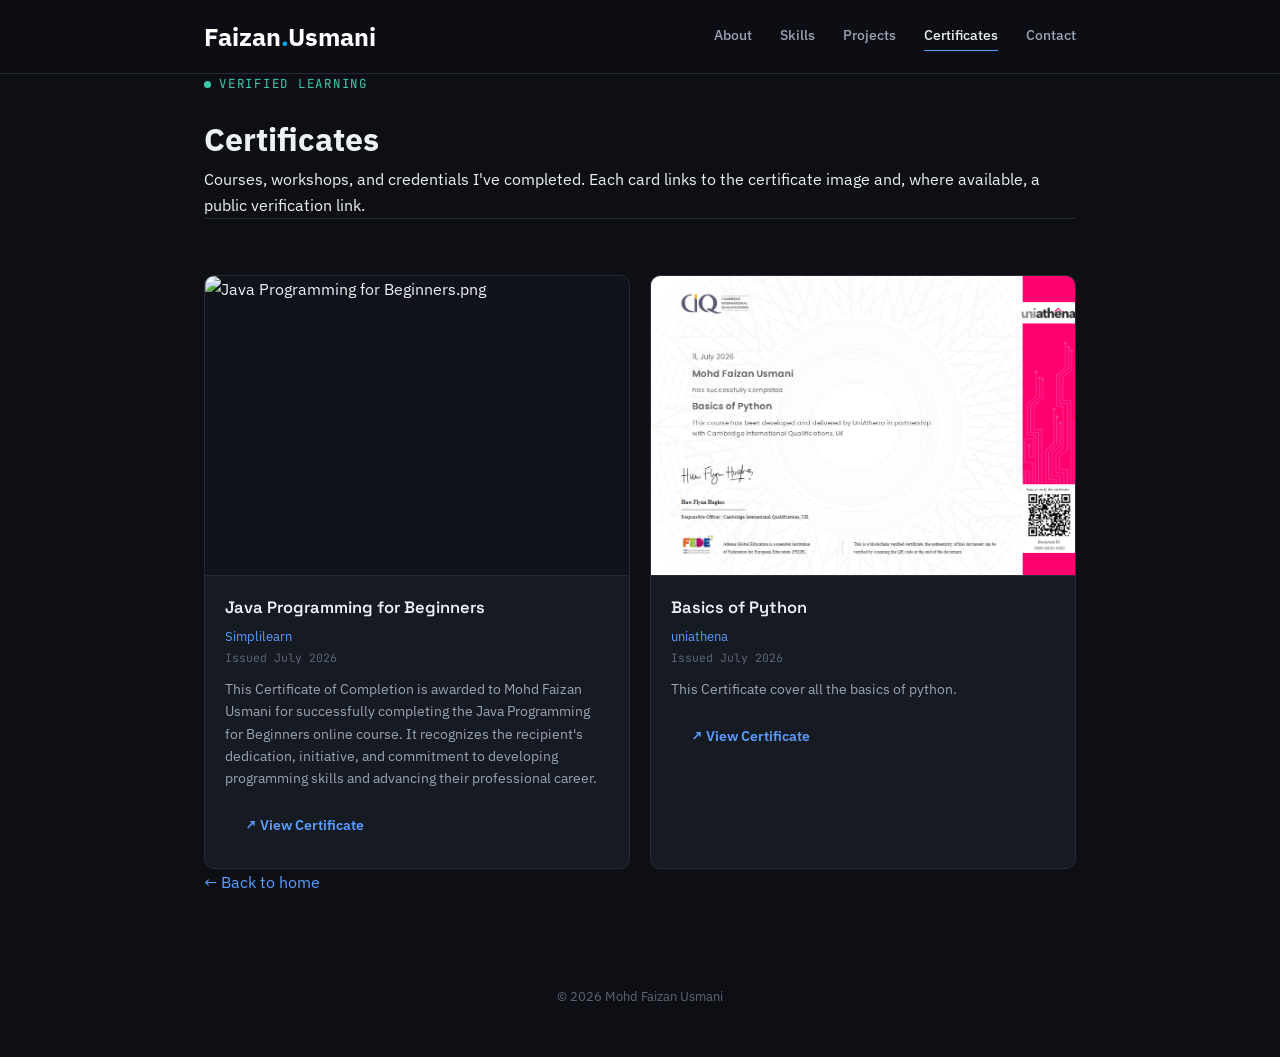
==== certificate.html @ 4eb00509 "fresh 1" ====
<!DOCTYPE html>
<html lang="en">
<head>
<meta charset="UTF-8">
<meta name="viewport" content="width=device-width, initial-scale=1.0">
<title>Certificates — Mohd Faizan Usmani</title>
<link rel="icon" type="image/svg+xml" href="favicon.svg">
<link rel="preconnect" href="https://fonts.googleapis.com">
<link href="https://fonts.googleapis.com/css2?family=Space+Grotesk:wght@500;600;700&family=IBM+Plex+Sans:wght@400;500;600&family=JetBrains+Mono:wght@500;600&display=swap" rel="stylesheet">
<link rel="stylesheet" href="css/certificate.css">
<link rel="stylesheet" href="css/index.css">


</head>
<body>

<div id="site-header"></div>

<main class="wrap">

  <div class="page-head">
    <div class="eyebrow">Verified learning</div>
    <h1>Certificates</h1>
    <p>Courses, workshops, and credentials I've completed. Each card links to the certificate image and, where available, a public verification link.</p>
  </div>

  <section>
    <!--
      ============================================================
      HOW TO ADD A NEW CERTIFICATE
      1. Put your certificate image in images/certificates/
         (e.g. images/certificates/python-basics.jpg)
      2. Copy the <div class="cert-card">...</div> block below
      3. Paste it inside <div class="cert-grid"> ... </div>
      4. Edit: image src, cert-name, cert-issuer, cert-date,
         cert-desc, and the verify link href
      That's it — no other file needs to change.
      ============================================================
    -->
    <div class="cert-grid">


    <div class="cert-card stagger">
        <div class="cert-img-wrap">
          <img src="images/certificates/Java Programming for Beginners.png" alt="Java Programming for Beginners.png">
        </div>
        <div class="cert-body">
          <div class="cert-name">Java Programming for Beginners</div>
          <div class="cert-issuer">Simplilearn</div>
          <div class="cert-date">Issued July 2026</div>
          <div class="cert-desc">This Certificate of Completion is awarded to Mohd Faizan Usmani for successfully completing 
            the Java Programming for Beginners online course. It recognizes the recipient's dedication, initiative, and commitment 
            to developing programming skills and advancing their professional career. 
          </div>
          <div class="cert-actions">
            <a class="btn btn-code" href="images/certificates/Java Programming for Beginners.svg" target="_blank" rel="noopener">↗ View Certificate</a>
          </div>
        </div>
      </div>




      <div class="cert-card stagger">
        <div class="cert-img-wrap">
          <img src="images/certificates/Basics of Python.png" alt="Basics of Python">
        </div>
        <div class="cert-body">
          <div class="cert-name">Basics of Python</div>
          <div class="cert-issuer">uniathena</div>
          <div class="cert-date">Issued July 2026</div>
          <div class="cert-desc">This Certificate cover all the basics of python. </div>
          <div class="cert-actions">
            <a class="btn btn-code" href="images/certificates/Basics of Python.svg" target="_blank" rel="noopener">↗ View Certificate</a>
          </div>
        </div>
      </div>

      

    </div>
    <p class="back-cta"><a href="index.html">← Back to home</a></p>
  </section>

</main>

<footer>© 2026 Mohd Faizan Usmani</footer>

<script src="common.js"></script>
<script>
  const revealEls = document.querySelectorAll('.stagger');
  const io = new IntersectionObserver((entries) => {
    entries.forEach(entry => {
      if(entry.isIntersecting){
        entry.target.classList.add('in-view');
        io.unobserve(entry.target);
      }
    });
  }, { threshold: 0.15, rootMargin: '0px 0px -40px 0px' });
  revealEls.forEach(el => io.observe(el));
</script>
</body>
</html>
---- css/certificate.css ----
/* Certificate Grid */
.cert-grid{
    display:grid;
    grid-template-columns:repeat(2,1fr);
    gap:20px;
}
@media (max-width:700px){
    .cert-grid{ grid-template-columns:1fr; }
}

.cert-card{
    border:1px solid var(--border);
    border-radius:10px;
    background:var(--card);
    overflow:hidden;
    transition:border-color .15s ease, transform .15s ease;
}
.cert-card:hover{
    border-color:#39424f;
    transform:translateY(-2px);
}

.cert-img-wrap{
    width:100%;
    aspect-ratio: 4 / 2.83;
    background:var(--bg-alt);
    border-bottom:1px solid var(--border);
    overflow:hidden;
}
.cert-img-wrap img{
    width:100%;
    height:100%;
    object-fit:cover;
    display:block;
}

.cert-body{
    padding:18px 20px 20px;
}

.cert-name{
    font-family:var(--display);
    font-weight:600;
    font-size:16.5px;
    margin-bottom:4px;
}

.cert-issuer{
    color:var(--blue);
    font-size:13px;
    margin-bottom:2px;
}

.cert-date{
    font-family:var(--mono);
    font-size:11.5px;
    color:var(--text-faint);
    margin-bottom:10px;
}

.cert-desc{
    color:var(--text-dim);
    font-size:13.5px;
    margin-bottom:14px;
}

.cert-actions{
    display:flex;
    gap:10px;
    flex-wrap:wrap;
}

.empty-state{
    border:1px dashed var(--border);
    border-radius:10px;
    padding:40px 20px;
    text-align:center;
    color:var(--text-faint);
    font-size:14px;
}
---- css/index.css ----
:root{
    --bg: #0d0f14;
    --bg-alt: #10131a;
    --card: #161a22;
    --card-hover: #1b202b;
    --border: #262b36;
    --text: #edf0f4;
    --text-dim: #9aa4b5;
    --text-faint: #5c6577;
    --blue: #5b9dff;
    --teal: #3fc9ac;
    --amber: #e2a94a;
    --sans: 'IBM Plex Sans', sans-serif;
    --display: 'Space Grotesk', sans-serif;
    --mono: 'JetBrains Mono', monospace;
  }
  *{ margin:0; padding:0; box-sizing:border-box; }
  html{ scroll-behavior:smooth; }
  body{ background:var(--bg); color:var(--text); font-family:var(--sans); line-height:1.65; font-size:16px; }
  @media (prefers-reduced-motion: reduce){
    *{ animation-duration:0.01ms !important; animation-iteration-count:1 !important; transition-duration:0.01ms !important; scroll-behavior:auto !important; }
    .reveal{ opacity:1 !important; transform:none !important; }
  }
  a{ color:var(--blue); text-decoration:none; }
  a:hover{ text-decoration:underline; }
  a:focus-visible, button:focus-visible{ outline:2px solid var(--blue); outline-offset:3px; }
  ::selection{ background: var(--blue); color:#06070a; }
  .wrap{ max-width:920px; margin:0 auto; padding:0 24px; }
  .reveal{ opacity:0; transform:translateY(16px); transition:opacity .6s ease, transform .6s ease; }
  .reveal.in-view{ opacity:1; transform:translateY(0); }

  @keyframes fadeSlideUp{
    from{ opacity:0; transform:translateY(28px); }
    to{ opacity:1; transform:translateY(0); }
  }
  .hero-anim{ opacity:0; animation:fadeSlideUp .8s cubic-bezier(.16,1,.3,1) forwards; }
  .hero .eyebrow.hero-anim{ animation-delay:.05s; }
  .hero h1.hero-anim{ animation-delay:.15s; }
  .hero-sub.hero-anim{ animation-delay:.3s; }
  .hero-actions.hero-anim{ animation-delay:.45s; }
  .stat-strip.hero-anim{ animation-delay:.6s; }

  .stagger{ opacity:0; transform:translateY(22px); transition:opacity .55s cubic-bezier(.16,1,.3,1), transform .55s cubic-bezier(.16,1,.3,1); }
  .stagger.in-view{ opacity:1; transform:translateY(0); }
  .stagger:nth-child(1){ transition-delay:0ms; }
  .stagger:nth-child(2){ transition-delay:90ms; }
  .stagger:nth-child(3){ transition-delay:180ms; }
  .stagger:nth-child(4){ transition-delay:270ms; }

  /* Nav */
  header.topbar{ position:sticky; top:0; z-index:50; background:rgba(13,15,20,0.9); backdrop-filter:blur(8px); border-bottom:1px solid var(--border); }
  .topbar-inner{ max-width:920px; margin:0 auto; padding:16px 24px; display:flex; align-items:center; justify-content:space-between; }
  
  /* .logo{ font-family:var(--display); font-weight:700; font-size:20px; color:var(--text); letter-spacing:-0.2px;text-decoration: none; }
  .logo span{ color:var(--blue); }  */


 .logo {
    position: relative;
    display: inline-block;
    text-decoration: none !important;
    color: #fff;
    font-size:25px;
    font-weight: 700;
    transition: color .3s ease, transform .3s ease;
}

.logo span {
    color: #00abf0;
}

.logo::after {
    content: "";
    position: absolute;
    left: 0;
    bottom: -5px;
    width: 0;
    height: 2px;
    background: #5b9dff;
    transition: width .3s ease;
}

/* .logo:hover {
    color: #00abf0;
    transform: translateY(-2px);
} */

.logo:hover::after {
    width: 100%;
} 

  
  nav.topnav{ display:flex; gap:28px; }
  nav.topnav a{ color:var(--text-dim); font-size:14px; font-weight:500; position:relative; padding-bottom:2px; }
  nav.topnav a:hover{ color:var(--text); text-decoration:none; }
  nav.topnav a.active{ color:var(--text); }
  nav.topnav a.active::after{ width:100%; }
  nav.topnav a::after{ content:''; position:absolute; left:0; bottom:-2px; width:0; height:1.5px; background:var(--blue); transition:width .25s ease; }
  nav.topnav a:hover::after{ width:100%; }

  /* Mobile hamburger */
  .nav-toggle{ display:none; flex-direction:column; justify-content:center; gap:5px; width:34px; height:34px; background:none; border:none; cursor:pointer; padding:0; }
  .nav-toggle span{ display:block; width:100%; height:2px; background:var(--text-dim); border-radius:2px; transition:transform .25s ease, opacity .25s ease; }
  .nav-toggle.open span:nth-child(1){ transform:translateY(7px) rotate(45deg); }
  .nav-toggle.open span:nth-child(2){ opacity:0; }
  .nav-toggle.open span:nth-child(3){ transform:translateY(-7px) rotate(-45deg); }

  @media (max-width:640px){
    .topbar-inner{ position:relative; }
    .nav-toggle{ display:flex; }
    nav.topnav{
      display:flex;
      flex-direction:column;
      position:absolute;
      top:100%;
      left:0;
      right:0;
      background:var(--bg-alt);
      border-bottom:1px solid var(--border);
      padding:0 24px;
      gap:2px;
      max-height:0;
      overflow:hidden;
      transition:max-height .3s ease, padding .3s ease;
    }
    nav.topnav.open{
      max-height:280px;
      padding:12px 24px 18px;
    }
    nav.topnav a{ padding:10px 0; font-size:15px; }
  }

  /* Hero */
  .hero{ padding:88px 0 64px; }
  .eyebrow{ font-family:var(--mono); font-size:12.5px; color:var(--teal); letter-spacing:0.06em; text-transform:uppercase; margin-bottom:18px; display:flex; align-items:center; gap:8px; }
  .eyebrow::before{ content:''; width:7px; height:7px; border-radius:50%; background:var(--teal); display:inline-block; }
  .hero h1{ font-family:var(--display); font-weight:700; font-size:clamp(34px,6vw,52px); letter-spacing:-1px; line-height:1.08; margin-bottom:18px; }
  .hero h1 .accent{ color:var(--blue); }
  .hero-sub{ color:var(--text-dim); font-size:17px; max-width:600px; margin-bottom:32px; }
  .hero-sub strong{ color:var(--text); font-weight:600; }
  .hero-actions{ display:flex; flex-wrap:wrap; gap:12px; }
  .btn{ font-family:var(--sans); font-size:14px; font-weight:600; padding:11px 20px; border-radius:8px; display:inline-flex; align-items:center; gap:8px; transition:all .15s ease; }
  .btn-primary{ background:var(--blue); color:#06090f; }
  .btn-primary:hover{ background:#78b0ff; text-decoration:none; }
  .btn-secondary{ background:var(--card); color:var(--text); border:1px solid var(--border); }
  .btn-secondary:hover{ border-color:var(--blue); color:var(--blue); text-decoration:none; }

  .stat-strip{ display:flex; flex-wrap:wrap; gap:10px; margin-top:40px; }
  .stat-pill{ font-family:var(--mono); font-size:13px; color:var(--text-dim); background:var(--card); border:1px solid var(--border); padding:7px 14px; border-radius:20px; }
  .stat-pill b{ color:var(--text); font-weight:600; }

  /* Sections */
  section{ padding:56px 0; border-top:1px solid var(--border); }
  .section-head{ margin-bottom:28px; }
  .section-eyebrow{ font-family:var(--mono); font-size:12px; color:var(--text-faint); text-transform:uppercase; letter-spacing:0.08em; margin-bottom:8px; }
  h2.section-title{ font-family:var(--display); font-size:26px; font-weight:700; letter-spacing:-0.4px; }

  /* About */
  .about-grid{ display:grid; grid-template-columns: 1.3fr 1fr; gap:32px; align-items:start; }
  @media (max-width:700px){ .about-grid{ grid-template-columns:1fr; } }
  .about-body{ color:var(--text-dim); font-size:15.5px; }
  .about-body p{ margin-bottom:14px; }
  .about-body strong{ color:var(--text); font-weight:600; }
  .edu-card{ border:1px solid var(--border); border-radius:10px; padding:20px; background:var(--card); }
  .edu-card .eyebrow2{ font-family:var(--mono); font-size:11px; color:var(--text-faint); text-transform:uppercase; letter-spacing:0.06em; margin-bottom:10px; }
  .edu-card .degree{ font-weight:600; font-size:15px; margin-bottom:4px; }
  .edu-card .school{ color:var(--blue); font-size:13.5px; margin-bottom:10px; }
  .edu-card .meta{ color:var(--text-faint); font-size:13px; }

  /* Skills */
  .skill-groups{ display:grid; grid-template-columns:repeat(2,1fr); gap:16px; }
  @media (max-width:640px){ .skill-groups{ grid-template-columns:1fr; } }
  .skill-group{ border:1px solid var(--border); border-radius:10px; padding:18px 20px; background:var(--card); }
  .skill-group .label{ font-size:13px; font-weight:600; color:var(--text); margin-bottom:14px; }
  .pill-row{ display:flex; flex-wrap:wrap; gap:8px; }
  .pill{ font-family:var(--mono); font-size:12.5px; color:var(--text-dim); background:var(--bg-alt); border:1px solid var(--border); padding:6px 12px; border-radius:6px; }

  /* Projects */
  .proj-grid{ display:grid; grid-template-columns:1fr; gap:16px; }
  .proj-card{ border:1px solid var(--border); border-radius:10px; padding:22px; background:var(--card); transition:border-color .15s ease, transform .15s ease; }
  .proj-card:hover{ border-color:#39424f; transform:translateY(-2px); }
  .proj-top{ display:flex; justify-content:space-between; align-items:flex-start; gap:14px; margin-bottom:10px; }
  .proj-name{ font-family:var(--display); font-weight:600; font-size:17px; }
  .status-badge{ font-family:var(--mono); font-size:10.5px; padding:4px 10px; border-radius:20px; white-space:nowrap; text-transform:uppercase; letter-spacing:0.04em; }
  .status-live{ background:rgba(63,201,172,0.12); color:var(--teal); border:1px solid rgba(63,201,172,0.3); }
  .status-progress{ background:rgba(226,169,74,0.12); color:var(--amber); border:1px solid rgba(226,169,74,0.3); }
  .proj-desc{ color:var(--text-dim); font-size:14.5px; margin-bottom:14px; }
  .tech-tags{ display:flex; flex-wrap:wrap; gap:7px; margin-bottom:12px; }
  .tech-tag{ font-family:var(--mono); font-size:11.5px; color:var(--text-faint); background:var(--bg-alt); padding:4px 10px; border-radius:5px; border:1px solid var(--border); }
  .proj-link{ font-size:13.5px; font-weight:600; }
  .proj-note{ margin-top:20px; font-size:13.5px; color:var(--text-faint); border-left:2px solid var(--border); padding-left:14px; }

  /* Contact */
  .contact-card{ border:1px solid var(--border); border-radius:10px; background:var(--card); padding:28px; display:flex; flex-wrap:wrap; justify-content:space-between; align-items:center; gap:20px; }
  .contact-text h3{ font-family:var(--display); font-size:19px; margin-bottom:6px; }
  .contact-text p{ color:var(--text-dim); font-size:14px; }
  .contact-links{ display:flex; flex-wrap:wrap; gap:10px; }

  footer{ padding:34px 0 50px; text-align:center; font-size:13px; color:var(--text-faint); }
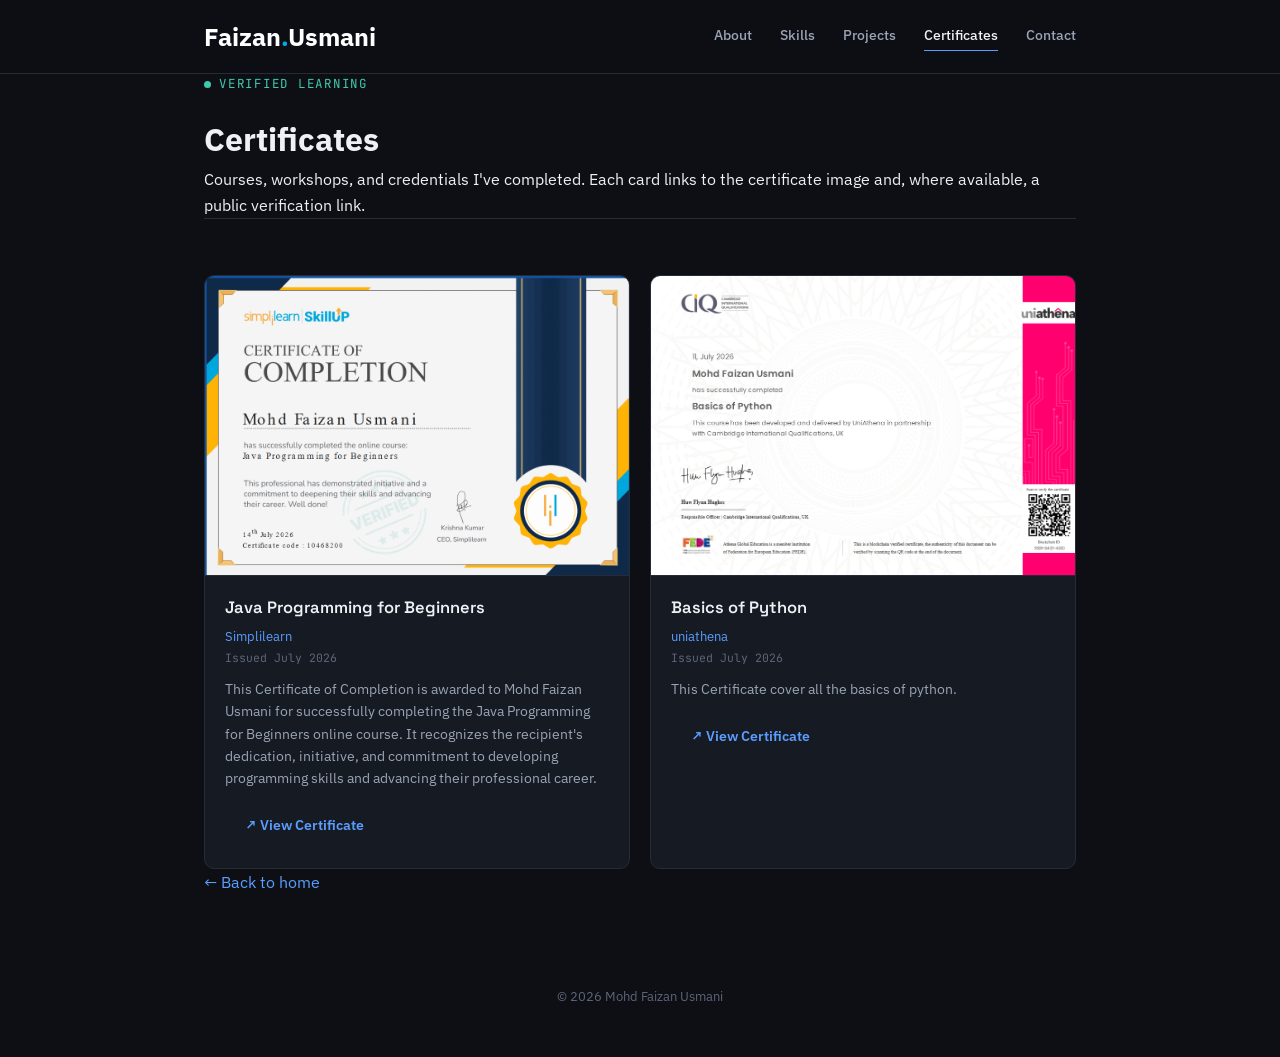
==== commit 11a51b33: "common.css add" ====
--- a/certificate.html
+++ b/certificate.html
@@ -7,6 +7,7 @@
 <link rel="icon" type="image/svg+xml" href="favicon.svg">
 <link rel="preconnect" href="https://fonts.googleapis.com">
 <link href="https://fonts.googleapis.com/css2?family=Space+Grotesk:wght@500;600;700&family=IBM+Plex+Sans:wght@400;500;600&family=JetBrains+Mono:wght@500;600&display=swap" rel="stylesheet">
+<link rel="stylesheet" href="css/common.css">
 <link rel="stylesheet" href="css/certificate.css">
 <link rel="stylesheet" href="css/index.css">
 
--- a/css/common.css
+++ b/css/common.css
@@ -0,0 +1,144 @@
+                                          /* code from to line 103 is for the nav-bar and all the header section */
+
+
+
+  :root{
+    --bg: #0d0f14;
+    --bg-alt: #10131a;
+    --card: #161a22;
+    --card-hover: #1b202b;
+    --border: #262b36;
+    --text: #edf0f4;
+    --text-dim: #9aa4b5;
+    --text-faint: #5c6577;
+    --blue: #5b9dff;
+    --teal: #3fc9ac;
+    --amber: #e2a94a;
+    --sans: 'IBM Plex Sans', sans-serif;
+    --display: 'Space Grotesk', sans-serif;
+    --mono: 'JetBrains Mono', monospace;
+  }
+
+  /* Nav */
+  header.topbar{ position:sticky; top:0; z-index:50; background:rgba(13,15,20,0.9); backdrop-filter:blur(8px); border-bottom:1px solid var(--border); }
+  .topbar-inner{ max-width:920px; margin:0 auto; padding:16px 24px; display:flex; align-items:center; justify-content:space-between; }
+  
+  /* .logo{ font-family:var(--display); font-weight:700; font-size:20px; color:var(--text); letter-spacing:-0.2px;text-decoration: none; }
+  .logo span{ color:var(--blue); }  */
+
+
+ .logo {
+    position: relative;
+    display: inline-block;
+    text-decoration: none !important;
+    color: #fff;
+    font-size:25px;
+    font-weight: 700;
+    transition: color .3s ease, transform .3s ease;
+}
+
+.logo span {
+    color: #00abf0;
+}
+
+.logo::after {
+    content: "";
+    position: absolute;
+    left: 0;
+    bottom: -5px;
+    width: 0;
+    height: 2px;
+    background: #5b9dff;
+    transition: width .3s ease;
+}
+
+/* .logo:hover {
+    color: #00abf0;
+    transform: translateY(-2px);
+} */
+
+.logo:hover::after {
+    width: 100%;
+} 
+
+  
+  nav.topnav{ display:flex; gap:28px; }
+  nav.topnav a{ color:var(--text-dim); font-size:14px; font-weight:500; position:relative; padding-bottom:2px; }
+  nav.topnav a:hover{ color:var(--text); text-decoration:none; }
+  nav.topnav a.active{ color:var(--text); }
+  nav.topnav a.active::after{ width:100%; }
+  nav.topnav a::after{ content:''; position:absolute; left:0; bottom:-2px; width:0; height:1.5px; background:var(--blue); transition:width .25s ease; }
+  nav.topnav a:hover::after{ width:100%; }
+
+  /* Mobile hamburger */
+  .nav-toggle{ display:none; flex-direction:column; justify-content:center; gap:5px; width:34px; height:34px; background:none; border:none; cursor:pointer; padding:0; }
+  .nav-toggle span{ display:block; width:100%; height:2px; background:var(--text-dim); border-radius:2px; transition:transform .25s ease, opacity .25s ease; }
+  .nav-toggle.open span:nth-child(1){ transform:translateY(7px) rotate(45deg); }
+  .nav-toggle.open span:nth-child(2){ opacity:0; }
+  .nav-toggle.open span:nth-child(3){ transform:translateY(-7px) rotate(-45deg); }
+
+  @media (max-width:640px){
+    .topbar-inner{ position:relative; }
+    .nav-toggle{ display:flex; }
+    nav.topnav{
+      display:flex;
+      flex-direction:column;
+      position:absolute;
+      top:100%;
+      left:0;
+      right:0;
+      background:var(--bg-alt);
+      border-bottom:1px solid var(--border);
+      padding:0 24px;
+      gap:2px;
+      max-height:0;
+      overflow:hidden;
+      transition:max-height .3s ease, padding .3s ease;
+    }
+    nav.topnav.open{
+      max-height:280px;
+      padding:12px 24px 18px;
+    }
+    nav.topnav a{ padding:10px 0; font-size:15px; }
+  }
+
+
+
+
+                                                             /* This css section for Page transition Animation */
+
+
+
+@view-transition {
+  navigation: auto;
+}
+
+::view-transition-group(page-content){
+  animation-duration: 1s;
+  animation-timing-function: ease;
+}
+
+::view-transition-old(page-content){
+  animation-name: slide-out;
+}
+
+::view-transition-new(page-content){
+  animation-name: slide-in;
+}
+
+main {
+  view-transition-name: page-content;
+
+}
+
+@keyframes slide-out {
+  to {
+    translate: -100vw;
+  }
+}
+
+@keyframes slide-in {
+  from {
+    translate: 100vw;
+  }
+}
--- a/css/index.css
+++ b/css/index.css
@@ -47,88 +47,17 @@
   .stagger:nth-child(3){ transition-delay:180ms; }
   .stagger:nth-child(4){ transition-delay:270ms; }
 
-  /* Nav */
-  header.topbar{ position:sticky; top:0; z-index:50; background:rgba(13,15,20,0.9); backdrop-filter:blur(8px); border-bottom:1px solid var(--border); }
-  .topbar-inner{ max-width:920px; margin:0 auto; padding:16px 24px; display:flex; align-items:center; justify-content:space-between; }
-  
-  /* .logo{ font-family:var(--display); font-weight:700; font-size:20px; color:var(--text); letter-spacing:-0.2px;text-decoration: none; }
-  .logo span{ color:var(--blue); }  */
 
 
- .logo {
-    position: relative;
-    display: inline-block;
-    text-decoration: none !important;
-    color: #fff;
-    font-size:25px;
-    font-weight: 700;
-    transition: color .3s ease, transform .3s ease;
-}
 
-.logo span {
-    color: #00abf0;
-}
 
-.logo::after {
-    content: "";
-    position: absolute;
-    left: 0;
-    bottom: -5px;
-    width: 0;
-    height: 2px;
-    background: #5b9dff;
-    transition: width .3s ease;
-}
 
-/* .logo:hover {
-    color: #00abf0;
-    transform: translateY(-2px);
-} */
 
-.logo:hover::after {
-    width: 100%;
-} 
+
+
+
 
   
-  nav.topnav{ display:flex; gap:28px; }
-  nav.topnav a{ color:var(--text-dim); font-size:14px; font-weight:500; position:relative; padding-bottom:2px; }
-  nav.topnav a:hover{ color:var(--text); text-decoration:none; }
-  nav.topnav a.active{ color:var(--text); }
-  nav.topnav a.active::after{ width:100%; }
-  nav.topnav a::after{ content:''; position:absolute; left:0; bottom:-2px; width:0; height:1.5px; background:var(--blue); transition:width .25s ease; }
-  nav.topnav a:hover::after{ width:100%; }
-
-  /* Mobile hamburger */
-  .nav-toggle{ display:none; flex-direction:column; justify-content:center; gap:5px; width:34px; height:34px; background:none; border:none; cursor:pointer; padding:0; }
-  .nav-toggle span{ display:block; width:100%; height:2px; background:var(--text-dim); border-radius:2px; transition:transform .25s ease, opacity .25s ease; }
-  .nav-toggle.open span:nth-child(1){ transform:translateY(7px) rotate(45deg); }
-  .nav-toggle.open span:nth-child(2){ opacity:0; }
-  .nav-toggle.open span:nth-child(3){ transform:translateY(-7px) rotate(-45deg); }
-
-  @media (max-width:640px){
-    .topbar-inner{ position:relative; }
-    .nav-toggle{ display:flex; }
-    nav.topnav{
-      display:flex;
-      flex-direction:column;
-      position:absolute;
-      top:100%;
-      left:0;
-      right:0;
-      background:var(--bg-alt);
-      border-bottom:1px solid var(--border);
-      padding:0 24px;
-      gap:2px;
-      max-height:0;
-      overflow:hidden;
-      transition:max-height .3s ease, padding .3s ease;
-    }
-    nav.topnav.open{
-      max-height:280px;
-      padding:12px 24px 18px;
-    }
-    nav.topnav a{ padding:10px 0; font-size:15px; }
-  }
 
   /* Hero */
   .hero{ padding:88px 0 64px; }
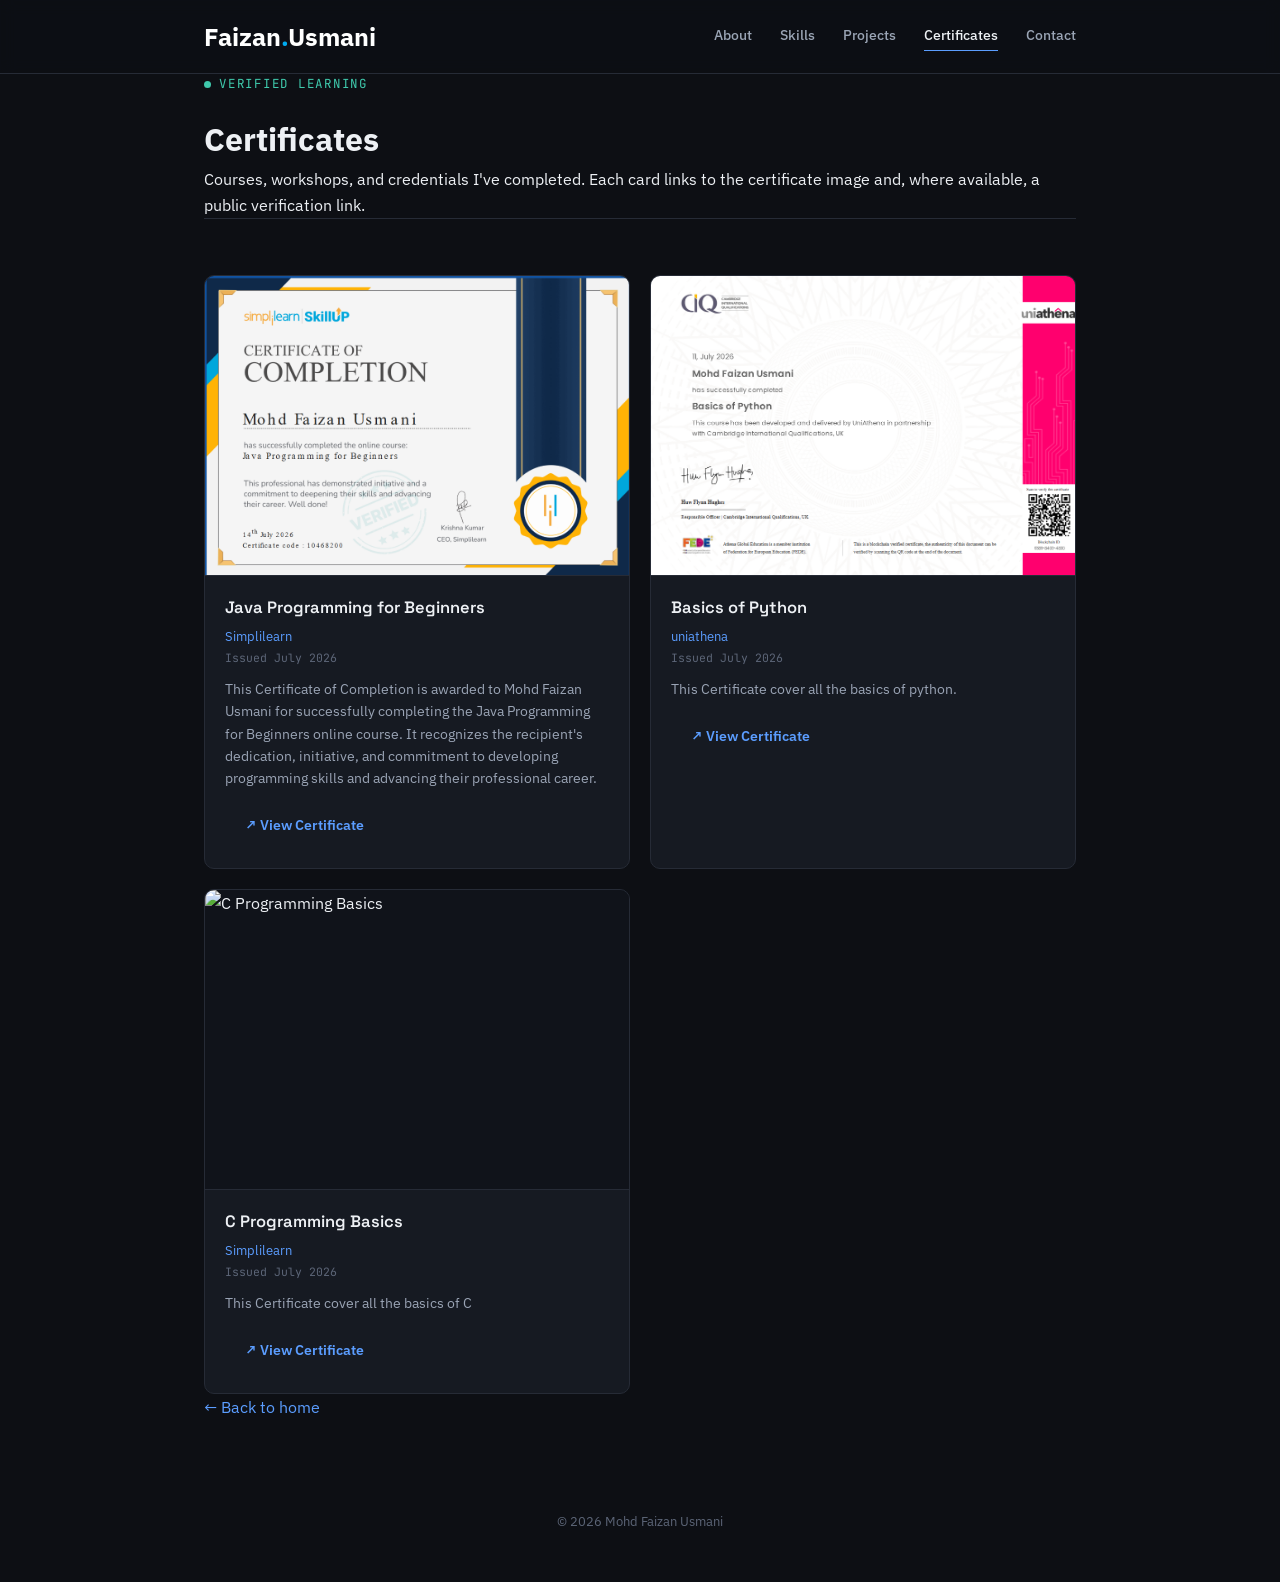
==== commit 332dc10b: "Update certificate.html" ====
--- a/certificate.html
+++ b/certificate.html
@@ -27,7 +27,6 @@
 
   <section>
     <!--
-      ============================================================
       HOW TO ADD A NEW CERTIFICATE
       1. Put your certificate image in images/certificates/
          (e.g. images/certificates/python-basics.jpg)
@@ -35,8 +34,6 @@
       3. Paste it inside <div class="cert-grid"> ... </div>
       4. Edit: image src, cert-name, cert-issuer, cert-date,
          cert-desc, and the verify link href
-      That's it — no other file needs to change.
-      ============================================================
     -->
     <div class="cert-grid">
 
@@ -77,6 +74,21 @@
         </div>
       </div>
 
+       <div class="cert-card stagger">
+        <div class="cert-img-wrap">
+          <img src="images/certificates/C Programming Basics.png" alt="C Programming Basics">
+        </div>
+        <div class="cert-body">
+          <div class="cert-name">C Programming Basics</div>
+          <div class="cert-issuer">Simplilearn</div>
+          <div class="cert-date">Issued July 2026</div>
+          <div class="cert-desc">This Certificate cover all the basics of C </div>
+          <div class="cert-actions">
+            <a class="btn btn-code" href="images/certificates/C Programming Basics.svg" target="_blank" rel="noopener">↗ View Certificate</a>
+          </div>
+        </div>
+      </div>
+
       
 
     </div>
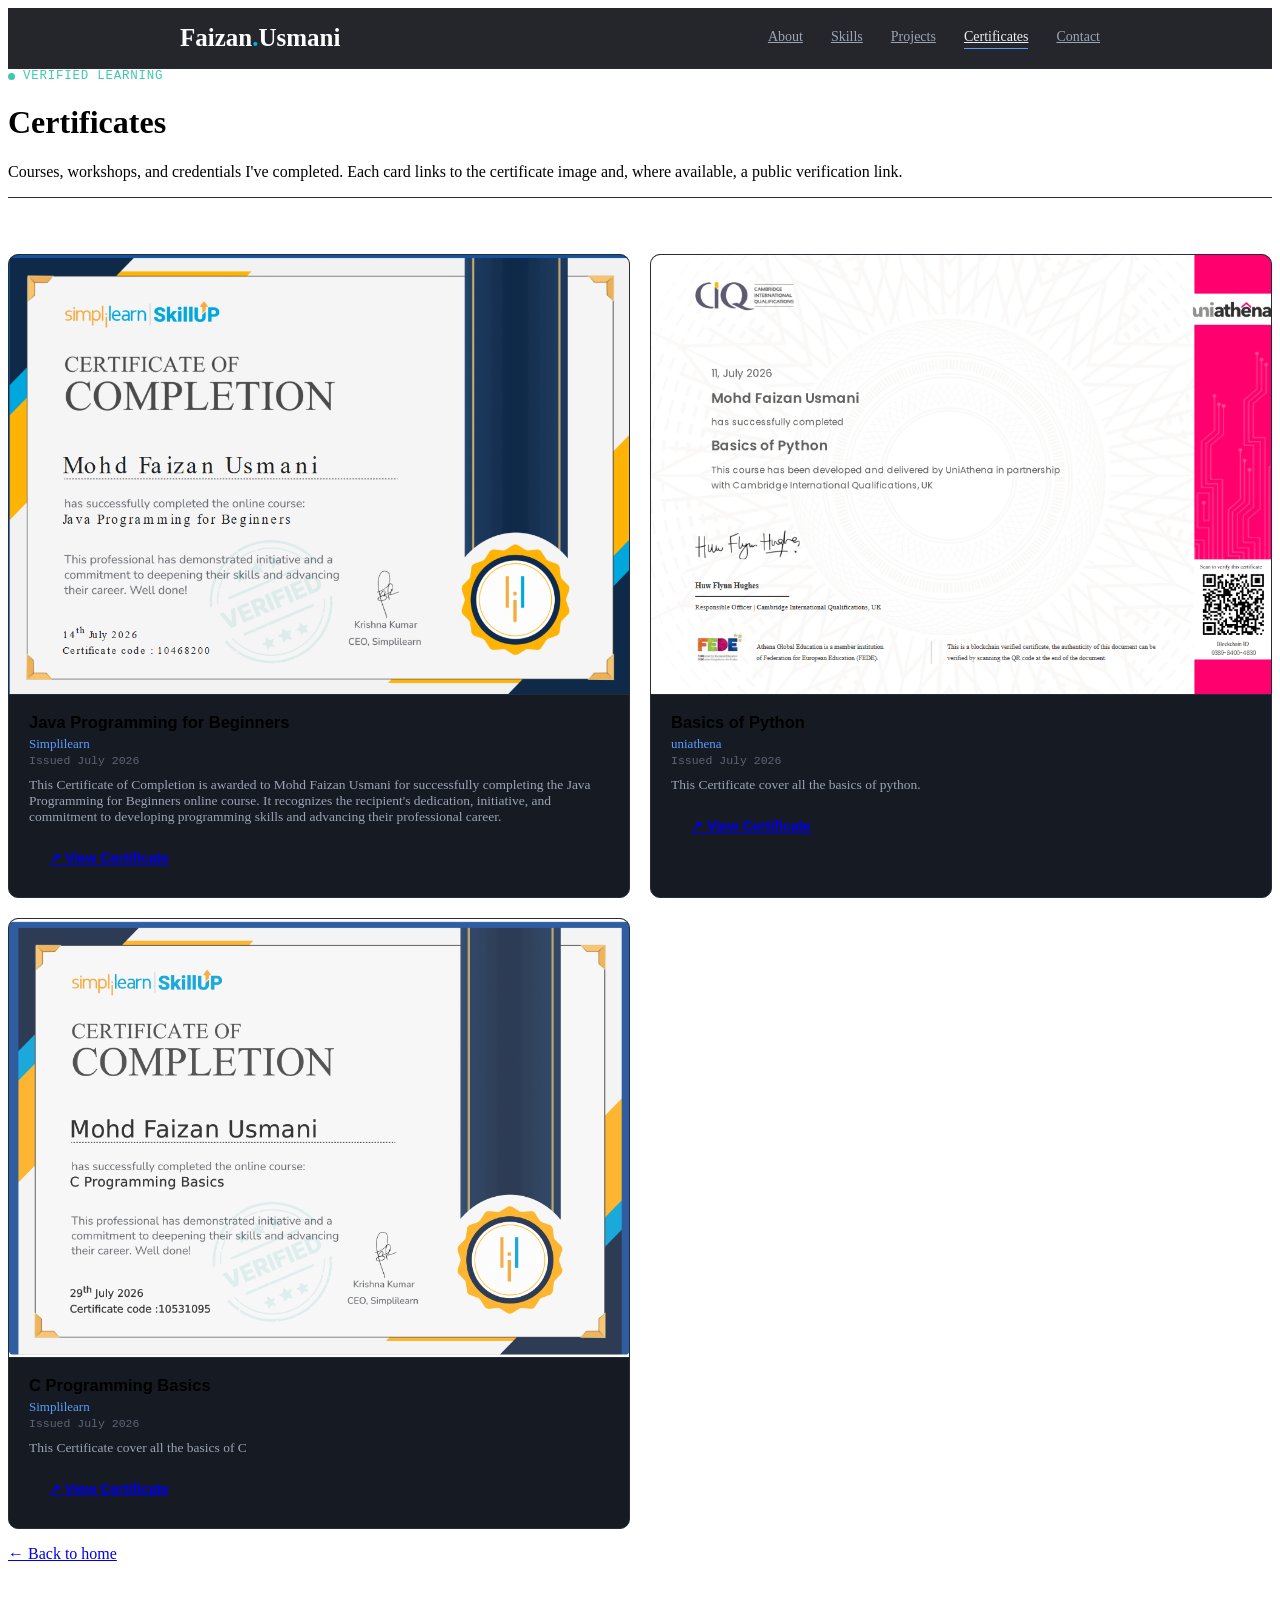
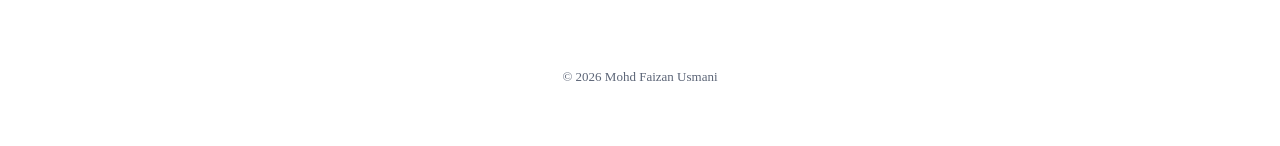
==== commit d0012b97: "minor refactoring" ====
--- a/certificate.html
+++ b/certificate.html
@@ -5,8 +5,6 @@
 <meta name="viewport" content="width=device-width, initial-scale=1.0">
 <title>Certificates — Mohd Faizan Usmani</title>
 <link rel="icon" type="image/svg+xml" href="favicon.svg">
-<link rel="preconnect" href="https://fonts.googleapis.com">
-<link href="https://fonts.googleapis.com/css2?family=Space+Grotesk:wght@500;600;700&family=IBM+Plex+Sans:wght@400;500;600&family=JetBrains+Mono:wght@500;600&display=swap" rel="stylesheet">
 <link rel="stylesheet" href="css/common.css">
 <link rel="stylesheet" href="css/certificate.css">
 <link rel="stylesheet" href="css/index.css">
@@ -46,9 +44,9 @@
           <div class="cert-name">Java Programming for Beginners</div>
           <div class="cert-issuer">Simplilearn</div>
           <div class="cert-date">Issued July 2026</div>
-          <div class="cert-desc">This Certificate of Completion is awarded to Mohd Faizan Usmani for successfully completing 
-            the Java Programming for Beginners online course. It recognizes the recipient's dedication, initiative, and commitment 
-            to developing programming skills and advancing their professional career. 
+          <div class="cert-desc">This Certificate of Completion is awarded to Mohd Faizan Usmani for successfully completing
+            the Java Programming for Beginners online course. It recognizes the recipient's dedication, initiative, and commitment
+            to developing programming skills and advancing their professional career.
           </div>
           <div class="cert-actions">
             <a class="btn btn-code" href="images/certificates/Java Programming for Beginners.svg" target="_blank" rel="noopener">↗ View Certificate</a>
@@ -89,7 +87,7 @@
         </div>
       </div>
 
-      
+
 
     </div>
     <p class="back-cta"><a href="index.html">← Back to home</a></p>
--- a/css/index.css
+++ b/css/index.css
@@ -1,128 +1,67 @@
-:root{
-    --bg: #0d0f14;
-    --bg-alt: #10131a;
-    --card: #161a22;
-    --card-hover: #1b202b;
-    --border: #262b36;
-    --text: #edf0f4;
-    --text-dim: #9aa4b5;
-    --text-faint: #5c6577;
-    --blue: #5b9dff;
-    --teal: #3fc9ac;
-    --amber: #e2a94a;
-    --sans: 'IBM Plex Sans', sans-serif;
-    --display: 'Space Grotesk', sans-serif;
-    --mono: 'JetBrains Mono', monospace;
-  }
-  *{ margin:0; padding:0; box-sizing:border-box; }
-  html{ scroll-behavior:smooth; }
-  body{ background:var(--bg); color:var(--text); font-family:var(--sans); line-height:1.65; font-size:16px; }
-  @media (prefers-reduced-motion: reduce){
-    *{ animation-duration:0.01ms !important; animation-iteration-count:1 !important; transition-duration:0.01ms !important; scroll-behavior:auto !important; }
-    .reveal{ opacity:1 !important; transform:none !important; }
-  }
-  a{ color:var(--blue); text-decoration:none; }
-  a:hover{ text-decoration:underline; }
-  a:focus-visible, button:focus-visible{ outline:2px solid var(--blue); outline-offset:3px; }
-  ::selection{ background: var(--blue); color:#06070a; }
-  .wrap{ max-width:920px; margin:0 auto; padding:0 24px; }
-  .reveal{ opacity:0; transform:translateY(16px); transition:opacity .6s ease, transform .6s ease; }
-  .reveal.in-view{ opacity:1; transform:translateY(0); }
+/* Hero */
+.hero{ padding:88px 0 64px; }
+.eyebrow{ font-family:var(--mono); font-size:12.5px; color:var(--teal); letter-spacing:0.06em; text-transform:uppercase; margin-bottom:18px; display:flex; align-items:center; gap:8px; }
+.eyebrow::before{ content:''; width:7px; height:7px; border-radius:50%; background:var(--teal); display:inline-block; }
+.hero h1{ font-family:var(--display); font-weight:700; font-size:clamp(34px,6vw,52px); letter-spacing:-1px; line-height:1.08; margin-bottom:18px; }
+.hero h1 .accent{ color:var(--blue); }
+.hero-sub{ color:var(--text-dim); font-size:17px; max-width:600px; margin-bottom:32px; }
+.hero-sub strong{ color:var(--text); font-weight:600; }
+.hero-actions{ display:flex; flex-wrap:wrap; gap:12px; }
+.btn{ font-family:var(--sans); font-size:14px; font-weight:600; padding:11px 20px; border-radius:8px; display:inline-flex; align-items:center; gap:8px; transition:all .15s ease; }
+.btn-primary{ background:var(--blue); color:#06090f; }
+.btn-primary:hover{ background:#78b0ff; text-decoration:none; }
+.btn-secondary{ background:var(--card); color:var(--text); border:1px solid var(--border); }
+.btn-secondary:hover{ border-color:var(--blue); color:var(--blue); text-decoration:none; }
 
-  @keyframes fadeSlideUp{
-    from{ opacity:0; transform:translateY(28px); }
-    to{ opacity:1; transform:translateY(0); }
-  }
-  .hero-anim{ opacity:0; animation:fadeSlideUp .8s cubic-bezier(.16,1,.3,1) forwards; }
-  .hero .eyebrow.hero-anim{ animation-delay:.05s; }
-  .hero h1.hero-anim{ animation-delay:.15s; }
-  .hero-sub.hero-anim{ animation-delay:.3s; }
-  .hero-actions.hero-anim{ animation-delay:.45s; }
-  .stat-strip.hero-anim{ animation-delay:.6s; }
+.stat-strip{ display:flex; flex-wrap:wrap; gap:10px; margin-top:40px; }
+.stat-pill{ font-family:var(--mono); font-size:13px; color:var(--text-dim); background:var(--card); border:1px solid var(--border); padding:7px 14px; border-radius:20px; }
+.stat-pill b{ color:var(--text); font-weight:600; }
 
-  .stagger{ opacity:0; transform:translateY(22px); transition:opacity .55s cubic-bezier(.16,1,.3,1), transform .55s cubic-bezier(.16,1,.3,1); }
-  .stagger.in-view{ opacity:1; transform:translateY(0); }
-  .stagger:nth-child(1){ transition-delay:0ms; }
-  .stagger:nth-child(2){ transition-delay:90ms; }
-  .stagger:nth-child(3){ transition-delay:180ms; }
-  .stagger:nth-child(4){ transition-delay:270ms; }
+/* Sections */
+section{ padding:56px 0; border-top:1px solid var(--border); }
+.section-head{ margin-bottom:28px; }
+.section-eyebrow{ font-family:var(--mono); font-size:12px; color:var(--text-faint); text-transform:uppercase; letter-spacing:0.08em; margin-bottom:8px; }
+h2.section-title{ font-family:var(--display); font-size:26px; font-weight:700; letter-spacing:-0.4px; }
 
+/* About */
+.about-grid{ display:grid; grid-template-columns: 1.3fr 1fr; gap:32px; align-items:start; }
+@media (max-width:700px){ .about-grid{ grid-template-columns:1fr; } }
+.about-body{ color:var(--text-dim); font-size:15.5px; }
+.about-body p{ margin-bottom:14px; }
+.about-body strong{ color:var(--text); font-weight:600; }
+.edu-card{ border:1px solid var(--border); border-radius:10px; padding:20px; background:var(--card); }
+.edu-card .eyebrow2{ font-family:var(--mono); font-size:11px; color:var(--text-faint); text-transform:uppercase; letter-spacing:0.06em; margin-bottom:10px; }
+.edu-card .degree{ font-weight:600; font-size:15px; margin-bottom:4px; }
+.edu-card .school{ color:var(--blue); font-size:13.5px; margin-bottom:10px; }
+.edu-card .meta{ color:var(--text-faint); font-size:13px; }
 
+/* Skills */
+.skill-groups{ display:grid; grid-template-columns:repeat(2,1fr); gap:16px; }
+@media (max-width:640px){ .skill-groups{ grid-template-columns:1fr; } }
+.skill-group{ border:1px solid var(--border); border-radius:10px; padding:18px 20px; background:var(--card); }
+.skill-group .label{ font-size:13px; font-weight:600; color:var(--text); margin-bottom:14px; }
+.pill-row{ display:flex; flex-wrap:wrap; gap:8px; }
+.pill{ font-family:var(--mono); font-size:12.5px; color:var(--text-dim); background:var(--bg-alt); border:1px solid var(--border); padding:6px 12px; border-radius:6px; }
 
+/* Projects */
+.proj-grid{ display:grid; grid-template-columns:1fr; gap:16px; }
+.proj-card{ border:1px solid var(--border); border-radius:10px; padding:22px; background:var(--card); transition:border-color .15s ease, transform .15s ease; }
+.proj-card:hover{ border-color:#39424f; transform:translateY(-2px); }
+.proj-top{ display:flex; justify-content:space-between; align-items:flex-start; gap:14px; margin-bottom:10px; }
+.proj-name{ font-family:var(--display); font-weight:600; font-size:17px; }
+.status-badge{ font-family:var(--mono); font-size:10.5px; padding:4px 10px; border-radius:20px; white-space:nowrap; text-transform:uppercase; letter-spacing:0.04em; }
+.status-live{ background:rgba(63,201,172,0.12); color:var(--teal); border:1px solid rgba(63,201,172,0.3); }
+.status-progress{ background:rgba(226,169,74,0.12); color:var(--amber); border:1px solid rgba(226,169,74,0.3); }
+.proj-desc{ color:var(--text-dim); font-size:14.5px; margin-bottom:14px; }
+.tech-tags{ display:flex; flex-wrap:wrap; gap:7px; margin-bottom:12px; }
+.tech-tag{ font-family:var(--mono); font-size:11.5px; color:var(--text-faint); background:var(--bg-alt); padding:4px 10px; border-radius:5px; border:1px solid var(--border); }
+.proj-link{ font-size:13.5px; font-weight:600; }
+.proj-note{ margin-top:20px; font-size:13.5px; color:var(--text-faint); border-left:2px solid var(--border); padding-left:14px; }
 
+/* Contact */
+.contact-card{ border:1px solid var(--border); border-radius:10px; background:var(--card); padding:28px; display:flex; flex-wrap:wrap; justify-content:space-between; align-items:center; gap:20px; }
+.contact-text h3{ font-family:var(--display); font-size:19px; margin-bottom:6px; }
+.contact-text p{ color:var(--text-dim); font-size:14px; }
+.contact-links{ display:flex; flex-wrap:wrap; gap:10px; }
 
-
-
-
-
-
-
-  
-
-  /* Hero */
-  .hero{ padding:88px 0 64px; }
-  .eyebrow{ font-family:var(--mono); font-size:12.5px; color:var(--teal); letter-spacing:0.06em; text-transform:uppercase; margin-bottom:18px; display:flex; align-items:center; gap:8px; }
-  .eyebrow::before{ content:''; width:7px; height:7px; border-radius:50%; background:var(--teal); display:inline-block; }
-  .hero h1{ font-family:var(--display); font-weight:700; font-size:clamp(34px,6vw,52px); letter-spacing:-1px; line-height:1.08; margin-bottom:18px; }
-  .hero h1 .accent{ color:var(--blue); }
-  .hero-sub{ color:var(--text-dim); font-size:17px; max-width:600px; margin-bottom:32px; }
-  .hero-sub strong{ color:var(--text); font-weight:600; }
-  .hero-actions{ display:flex; flex-wrap:wrap; gap:12px; }
-  .btn{ font-family:var(--sans); font-size:14px; font-weight:600; padding:11px 20px; border-radius:8px; display:inline-flex; align-items:center; gap:8px; transition:all .15s ease; }
-  .btn-primary{ background:var(--blue); color:#06090f; }
-  .btn-primary:hover{ background:#78b0ff; text-decoration:none; }
-  .btn-secondary{ background:var(--card); color:var(--text); border:1px solid var(--border); }
-  .btn-secondary:hover{ border-color:var(--blue); color:var(--blue); text-decoration:none; }
-
-  .stat-strip{ display:flex; flex-wrap:wrap; gap:10px; margin-top:40px; }
-  .stat-pill{ font-family:var(--mono); font-size:13px; color:var(--text-dim); background:var(--card); border:1px solid var(--border); padding:7px 14px; border-radius:20px; }
-  .stat-pill b{ color:var(--text); font-weight:600; }
-
-  /* Sections */
-  section{ padding:56px 0; border-top:1px solid var(--border); }
-  .section-head{ margin-bottom:28px; }
-  .section-eyebrow{ font-family:var(--mono); font-size:12px; color:var(--text-faint); text-transform:uppercase; letter-spacing:0.08em; margin-bottom:8px; }
-  h2.section-title{ font-family:var(--display); font-size:26px; font-weight:700; letter-spacing:-0.4px; }
-
-  /* About */
-  .about-grid{ display:grid; grid-template-columns: 1.3fr 1fr; gap:32px; align-items:start; }
-  @media (max-width:700px){ .about-grid{ grid-template-columns:1fr; } }
-  .about-body{ color:var(--text-dim); font-size:15.5px; }
-  .about-body p{ margin-bottom:14px; }
-  .about-body strong{ color:var(--text); font-weight:600; }
-  .edu-card{ border:1px solid var(--border); border-radius:10px; padding:20px; background:var(--card); }
-  .edu-card .eyebrow2{ font-family:var(--mono); font-size:11px; color:var(--text-faint); text-transform:uppercase; letter-spacing:0.06em; margin-bottom:10px; }
-  .edu-card .degree{ font-weight:600; font-size:15px; margin-bottom:4px; }
-  .edu-card .school{ color:var(--blue); font-size:13.5px; margin-bottom:10px; }
-  .edu-card .meta{ color:var(--text-faint); font-size:13px; }
-
-  /* Skills */
-  .skill-groups{ display:grid; grid-template-columns:repeat(2,1fr); gap:16px; }
-  @media (max-width:640px){ .skill-groups{ grid-template-columns:1fr; } }
-  .skill-group{ border:1px solid var(--border); border-radius:10px; padding:18px 20px; background:var(--card); }
-  .skill-group .label{ font-size:13px; font-weight:600; color:var(--text); margin-bottom:14px; }
-  .pill-row{ display:flex; flex-wrap:wrap; gap:8px; }
-  .pill{ font-family:var(--mono); font-size:12.5px; color:var(--text-dim); background:var(--bg-alt); border:1px solid var(--border); padding:6px 12px; border-radius:6px; }
-
-  /* Projects */
-  .proj-grid{ display:grid; grid-template-columns:1fr; gap:16px; }
-  .proj-card{ border:1px solid var(--border); border-radius:10px; padding:22px; background:var(--card); transition:border-color .15s ease, transform .15s ease; }
-  .proj-card:hover{ border-color:#39424f; transform:translateY(-2px); }
-  .proj-top{ display:flex; justify-content:space-between; align-items:flex-start; gap:14px; margin-bottom:10px; }
-  .proj-name{ font-family:var(--display); font-weight:600; font-size:17px; }
-  .status-badge{ font-family:var(--mono); font-size:10.5px; padding:4px 10px; border-radius:20px; white-space:nowrap; text-transform:uppercase; letter-spacing:0.04em; }
-  .status-live{ background:rgba(63,201,172,0.12); color:var(--teal); border:1px solid rgba(63,201,172,0.3); }
-  .status-progress{ background:rgba(226,169,74,0.12); color:var(--amber); border:1px solid rgba(226,169,74,0.3); }
-  .proj-desc{ color:var(--text-dim); font-size:14.5px; margin-bottom:14px; }
-  .tech-tags{ display:flex; flex-wrap:wrap; gap:7px; margin-bottom:12px; }
-  .tech-tag{ font-family:var(--mono); font-size:11.5px; color:var(--text-faint); background:var(--bg-alt); padding:4px 10px; border-radius:5px; border:1px solid var(--border); }
-  .proj-link{ font-size:13.5px; font-weight:600; }
-  .proj-note{ margin-top:20px; font-size:13.5px; color:var(--text-faint); border-left:2px solid var(--border); padding-left:14px; }
-
-  /* Contact */
-  .contact-card{ border:1px solid var(--border); border-radius:10px; background:var(--card); padding:28px; display:flex; flex-wrap:wrap; justify-content:space-between; align-items:center; gap:20px; }
-  .contact-text h3{ font-family:var(--display); font-size:19px; margin-bottom:6px; }
-  .contact-text p{ color:var(--text-dim); font-size:14px; }
-  .contact-links{ display:flex; flex-wrap:wrap; gap:10px; }
-
-  footer{ padding:34px 0 50px; text-align:center; font-size:13px; color:var(--text-faint); }+footer{ padding:34px 0 50px; text-align:center; font-size:13px; color:var(--text-faint); }
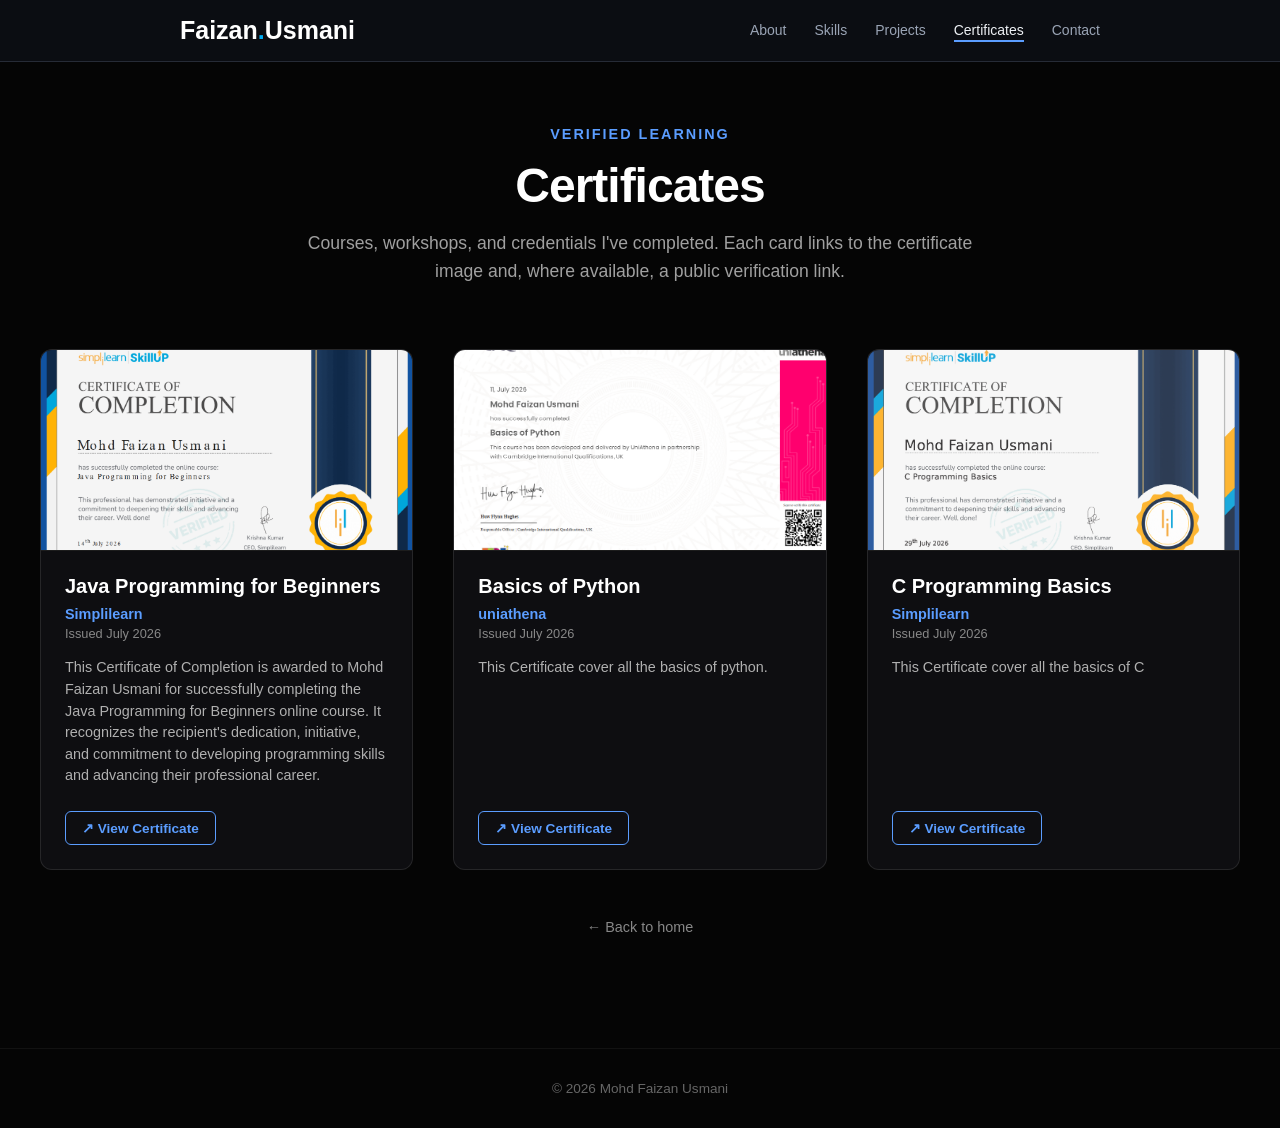
==== commit c1a3171a: "html style bug fix" ====
--- a/certificate.html
+++ b/certificate.html
@@ -5,9 +5,9 @@
 <meta name="viewport" content="width=device-width, initial-scale=1.0">
 <title>Certificates — Mohd Faizan Usmani</title>
 <link rel="icon" type="image/svg+xml" href="favicon.svg">
-<link rel="stylesheet" href="css/common.css">
+<link rel="stylesheet" href ="css/common.css">
 <link rel="stylesheet" href="css/certificate.css">
-<link rel="stylesheet" href="css/index.css">
+
 
 
 </head>
--- a/css/common.css
+++ b/css/common.css
@@ -22,7 +22,7 @@
   /* Nav */
   header.topbar{ position:sticky; top:0; z-index:50; background:rgba(13,15,20,0.9); backdrop-filter:blur(8px); border-bottom:1px solid var(--border); }
   .topbar-inner{ max-width:920px; margin:0 auto; padding:16px 24px; display:flex; align-items:center; justify-content:space-between; }
-  
+
   /* .logo{ font-family:var(--display); font-weight:700; font-size:20px; color:var(--text); letter-spacing:-0.2px;text-decoration: none; }
   .logo span{ color:var(--blue); }  */
 
@@ -59,9 +59,9 @@
 
 .logo:hover::after {
     width: 100%;
-} 
+}
 
-  
+
   nav.topnav{ display:flex; gap:28px; }
   nav.topnav a{ color:var(--text-dim); font-size:14px; font-weight:500; position:relative; padding-bottom:2px; }
   nav.topnav a:hover{ color:var(--text); text-decoration:none; }
@@ -102,7 +102,9 @@
     nav.topnav a{ padding:10px 0; font-size:15px; }
   }
 
-
+  a {
+    text-decoration: none;
+  }
 
 
                                                              /* This css section for Page transition Animation */
@@ -141,4 +143,4 @@
   from {
     translate: 100vw;
   }
-}+}
--- a/css/certificate.css
+++ b/css/certificate.css
@@ -1,80 +1,242 @@
-/* Certificate Grid */
-.cert-grid{
-    display:grid;
-    grid-template-columns:repeat(2,1fr);
-    gap:20px;
-}
-@media (max-width:700px){
-    .cert-grid{ grid-template-columns:1fr; }
-}
-
-.cert-card{
-    border:1px solid var(--border);
-    border-radius:10px;
-    background:var(--card);
-    overflow:hidden;
-    transition:border-color .15s ease, transform .15s ease;
-}
-.cert-card:hover{
-    border-color:#39424f;
-    transform:translateY(-2px);
-}
-
-.cert-img-wrap{
-    width:100%;
-    aspect-ratio: 4 / 2.83;
-    background:var(--bg-alt);
-    border-bottom:1px solid var(--border);
-    overflow:hidden;
-}
-.cert-img-wrap img{
-    width:100%;
-    height:100%;
-    object-fit:cover;
-    display:block;
-}
-
-.cert-body{
-    padding:18px 20px 20px;
-}
-
-.cert-name{
-    font-family:var(--display);
-    font-weight:600;
-    font-size:16.5px;
-    margin-bottom:4px;
-}
-
-.cert-issuer{
-    color:var(--blue);
-    font-size:13px;
-    margin-bottom:2px;
-}
-
-.cert-date{
-    font-family:var(--mono);
-    font-size:11.5px;
-    color:var(--text-faint);
-    margin-bottom:10px;
-}
-
-.cert-desc{
-    color:var(--text-dim);
-    font-size:13.5px;
-    margin-bottom:14px;
-}
-
-.cert-actions{
-    display:flex;
-    gap:10px;
-    flex-wrap:wrap;
-}
-
-.empty-state{
-    border:1px dashed var(--border);
-    border-radius:10px;
-    padding:40px 20px;
-    text-align:center;
-    color:var(--text-faint);
-    font-size:14px;
-}
+/* --- Global & Canvas Setup --- */
+body {
+    margin: 0;
+    padding: 0;
+    background-color: #050505;
+    color: #e0e0e0;
+    font-family: 'Segoe UI', Tahoma, Geneva, Verdana, sans-serif;
+    overflow-x: hidden;
+}
+
+#bg-canvas {
+    position: fixed;
+    top: 0;
+    left: 0;
+    width: 100%;
+    height: 100%;
+    z-index: -1;
+    pointer-events: none;
+}
+
+#site-header {
+    position: relative;
+    z-index: 10;
+}
+
+main.wrap {
+    max-width: 1200px;
+    margin: 0 auto;
+    padding: 4rem 2rem;
+    position: relative;
+    z-index: 1;
+}
+
+/* --- Page Header --- */
+.page-head {
+    margin-bottom: 4rem;
+    text-align: center;
+}
+
+.page-head .eyebrow {
+    font-size: 0.9rem;
+    text-transform: uppercase;
+    letter-spacing: 2px;
+    color: #5b9dff;
+    margin-bottom: 1rem;
+    font-weight: 600;
+}
+
+.page-head h1 {
+    font-size: 3rem;
+    margin: 0 0 1rem 0;
+    color: #ffffff;
+    letter-spacing: -1px;
+}
+
+.page-head p {
+    font-size: 1.1rem;
+    color: #a0a0a0;
+    max-width: 700px;
+    margin: 0 auto;
+    line-height: 1.6;
+}
+
+/* --- Certificate Grid --- */
+.cert-grid {
+    display: grid;
+    grid-template-columns: repeat(auto-fit, minmax(320px, 1fr));
+    gap: 2.5rem;
+    margin-bottom: 3rem;
+}
+
+/* --- Certificate Card --- */
+.cert-card {
+    background: rgba(20, 20, 25, 0.6);
+    border: 1px solid rgba(255, 255, 255, 0.1);
+    border-radius: 12px;
+    overflow: hidden;
+    transition: transform 0.3s ease, box-shadow 0.3s ease, border-color 0.3s ease;
+    display: flex;
+    flex-direction: column;
+    backdrop-filter: blur(10px);
+
+    /* Animation Initial State */
+    opacity: 0;
+    transform: translateY(30px);
+}
+
+.cert-card.in-view {
+    opacity: 1;
+    transform: translateY(0);
+}
+
+.cert-card:hover {
+    transform: translateY(-5px);
+    border-color: #5b9dff;
+    box-shadow: 0 10px 30px rgba(0, 0, 0, 0.5);
+}
+
+/* --- Image Wrapper --- */
+.cert-img-wrap {
+    width: 100%;
+    height: 200px; /* Fixed height for consistency */
+    background: #111;
+    display: flex;
+    align-items: center;
+    justify-content: center;
+    overflow: hidden;
+    border-bottom: 1px solid rgba(255, 255, 255, 0.05);
+}
+
+.cert-img-wrap img {
+    width: 100%;
+    height: 100%;
+    object-fit: cover; /* Ensures image fills the area without stretching */
+    transition: transform 0.5s ease;
+}
+
+.cert-card:hover .cert-img-wrap img {
+    transform: scale(1.05);
+}
+
+/* --- Card Body --- */
+.cert-body {
+    padding: 1.5rem;
+    flex-grow: 1;
+    display: flex;
+    flex-direction: column;
+}
+
+.cert-name {
+    font-size: 1.25rem;
+    font-weight: 700;
+    color: #fff;
+    margin-bottom: 0.5rem;
+}
+
+.cert-issuer {
+    font-size: 0.9rem;
+    color: #5b9dff;
+    margin-bottom: 0.25rem;
+    font-weight: 600;
+}
+
+.cert-date {
+    font-size: 0.8rem;
+    color: #888;
+    margin-bottom: 1rem;
+}
+
+.cert-desc {
+    font-size: 0.9rem;
+    color: #b0b0b0;
+    line-height: 1.5;
+    margin-bottom: 1.5rem;
+    flex-grow: 1;
+}
+
+.cert-actions {
+    margin-top: auto;
+}
+
+/* --- Buttons (Shared with projects.css but redefined for safety) --- */
+.btn {
+    display: inline-block;
+    padding: 10px 20px;
+    border-radius: 6px;
+    text-decoration: none;
+    font-weight: 600;
+    font-size: 0.9rem;
+    transition: all 0.2s ease;
+    cursor: pointer;
+    border: none;
+}
+
+.btn-primary {
+    background: #5b9dff;
+    color: #fff;
+}
+
+.btn-primary:hover {
+    background: #4a8bc9;
+    transform: translateY(-1px);
+}
+
+.btn-secondary {
+    background: transparent;
+    color: #fff;
+    border: 1px solid rgba(255, 255, 255, 0.3);
+}
+
+.btn-secondary:hover {
+    border-color: #fff;
+    background: rgba(255, 255, 255, 0.1);
+}
+
+.btn-code {
+    background: transparent;
+    color: #5b9dff;
+    border: 1px solid #5b9dff;
+    font-size: 0.85rem;
+    padding: 8px 16px;
+}
+
+.btn-code:hover {
+    background: rgba(91, 157, 255, 0.1);
+}
+
+/* --- Footer & Back Link --- */
+.back-cta {
+    text-align: center;
+    margin-top: 3rem;
+}
+
+.back-cta a {
+    color: #888;
+    text-decoration: none;
+    font-size: 0.9rem;
+    transition: color 0.2s;
+}
+
+.back-cta a:hover {
+    color: #fff;
+}
+
+footer {
+    text-align: center;
+    padding: 2rem;
+    color: #666;
+    font-size: 0.85rem;
+    border-top: 1px solid rgba(255, 255, 255, 0.05);
+    margin-top: 2rem;
+}
+
+/* --- Responsive --- */
+@media (max-width: 768px) {
+    .page-head h1 {
+        font-size: 2.2rem;
+    }
+    .cert-grid {
+        grid-template-columns: 1fr;
+    }
+}
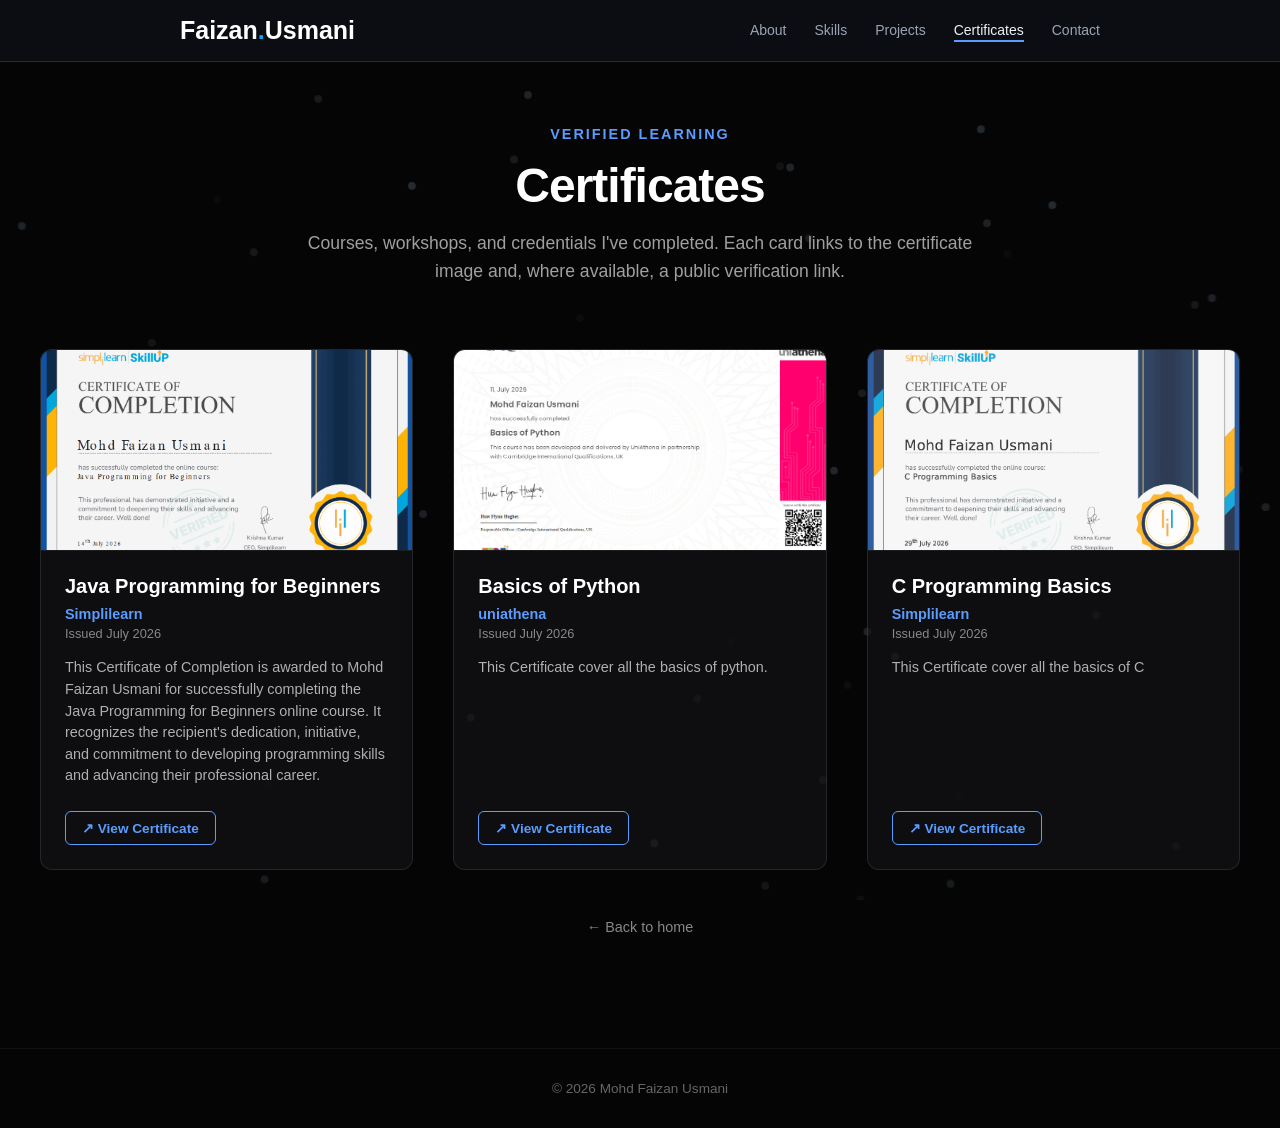
==== commit 84df2c62: "animation added to all pages" ====
--- a/certificate.html
+++ b/certificate.html
@@ -12,6 +12,8 @@
 
 </head>
 <body>
+
+<canvas id="bg-canvas"></canvas>
 
 <div id="site-header"></div>
 
@@ -110,5 +112,6 @@
   }, { threshold: 0.15, rootMargin: '0px 0px -40px 0px' });
   revealEls.forEach(el => io.observe(el));
 </script>
+<script src="script.js"></script>
 </body>
 </html>
